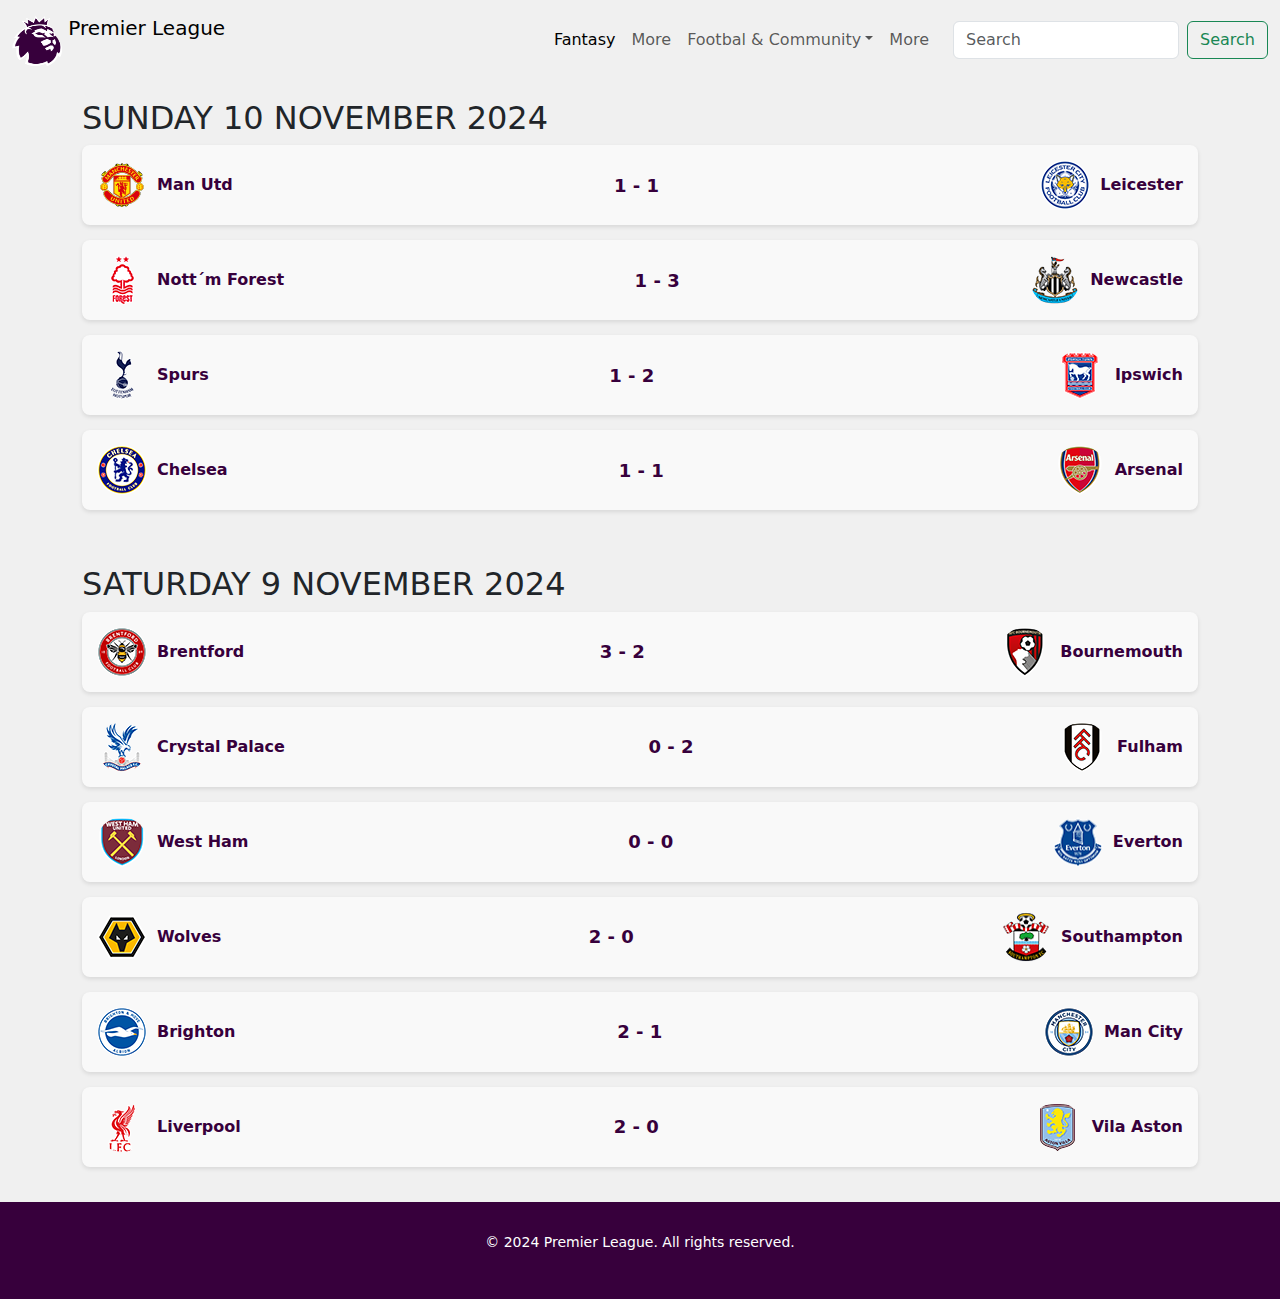
==== PL_Site/PL_Site/index.html @ acd3bcdc "Add files via upload" ====
<!DOCTYPE html>
<html lang="en">
<head>
  <meta charset="UTF-8">
  <meta name="viewport" content="width=device-width, initial-scale=1.0">
  <title>Premier League Results</title>
  <link rel="stylesheet" href="style.css">
  <link href="https://fonts.googleapis.com/css2?family=Roboto:wght@400;700&display=swap" rel="stylesheet">
  <!--Bootstrap-->
  <link href="https://cdn.jsdelivr.net/npm/bootstrap@5.3.0-alpha1/dist/css/bootstrap.min.css" rel="stylesheet">
 <script src="https://cdn.jsdelivr.net/npm/bootstrap@5.3.0-alpha1/dist/js/bootstrap.bundle.min.js"></script>

</head>
<body>
    <header class="main-header">
        <nav class="navbar navbar-expand-lg bg-gradient-light text-dark">
          <div class="container-fluid">
             
            <a class="navbar-brand" href="#">
              <img src="./imagens/LogoPL.png" alt="Premier League Logo" width="50" height="50" class="d-inline-block align-text-top">
              Premier League
            </a>
      
           
            <button class="navbar-toggler" type="button" data-bs-toggle="collapse" data-bs-target="#navbarNav" aria-controls="navbarNav" aria-expanded="false" aria-label="Toggle navigation">
              <span class="navbar-toggler-icon"></span>
            </button>
      
           
            <div class="collapse navbar-collapse" id="navbarNav">
              <ul class="navbar-nav ms-auto">
                <li class="nav-item">
                  <a class="nav-link active" >Fantasy</a>
                </li>
                <li class="nav-item">
                  <a class="nav-link">More</a>
                </li>
                <li class="nav-item dropdown">
                  <a class="nav-link dropdown-toggle"  data-bs-toggle="dropdown" aria-expanded="false">Footbal & Community</a>
                  <ul class="dropdown-menu" aria-labelledby="navbarDropdown">
                    <li><a class="dropdown-item" href="">Overview</a></li>
                    <li><a class="dropdown-item" >Publications</a></li>
                    <li><a class="dropdown-item" > Media</a></li>
                    <li><a class="dropdown-item" >Community</a></li>
                  </ul>
                </li>
                <li class="nav-item">
                  <a class="nav-link" href="#">More</a>
                </li>
              </ul>
      
              
              <form class="d-flex ms-3">
                <input class="form-control me-2" type="search" placeholder="Search" aria-label="Search">
                <button class="btn btn-outline-success" type="submit">Search</button>
              </form>
            </div>
          </div>
        </nav>
      </header>
                                               
  </header>

  <section class="results-section">
    <div class="container">
      <h2>Sunday 10 November 2024</h2>
      <div class="match">
        <div class="team home-team">
          <img src="./imagens/icons8-manchester-united.svg">
          <span>Man Utd</span>
        </div>       
         <div class="score">1 - 1</div>
        <div class="team away-team">
          <img src="./imagens/Times/Leicester.png">
          <span>Leicester</span>
        </div>
      </div>
      <div class="match">
        <div class="team home-team">
          <img src="./imagens/Times/Nottm Forest.png">
          <span>Nott´m Forest</span>
        </div>
        <div class="score">1 - 3</div>
        <div class="team away-team">
          <img src="./imagens/Times/Newcastle.png">
          <span>Newcastle</span>
        </div>
      </div>

      <div class="match">
        <div class="team home-team">
          <img src="./imagens/Times/Spurs.png">
          <span>Spurs</span>
        </div>
        <div class="score">1 - 2</div>
        <div class="team away-team">
          <img src="./imagens/Times/Ipswich.png" alt="Team 6 Logo">
          <span>Ipswich</span>
        </div>
      </div>

      <div class="match">
        <div class="team home-team">
          <img src="./imagens/Times/Chelsea.png">
          <span>Chelsea</span>
        </div>
        <div class="score">1 - 1</div>
        <div class="team away-team">
          <img src="./imagens/Times/Arsenal.png">
          <span>Arsenal</span>
        </div>
      </div>
    </div>
    <div class="container">
        <h2>Saturday 9 November 2024</h2>
      <!--Segunda Parte-->
      <div class="match">
        <div class="team home-team">
          <img src="./imagens/Times/Brentford.png">
          <span>Brentford</span>
        </div>
        <div class="score">3 - 2</div>
        <div class="team away-team">
          <img src="./imagens/Times/Bournemouth.png">
          <span>Bournemouth</span>
        </div>
      </div>
      <div class="match">
        <div class="team home-team">
          <img src="./imagens/Times/PalacioCristal.png">
          <span>Crystal Palace</span>
        </div>
        <div class="score">0 - 2</div>
        <div class="team away-team">
          <img src="./imagens/Times/Fulham.png">
          <span>Fulham</span>
        </div>
      </div>
      <div class="match">
        <div class="team home-team">
          <img src="./imagens/Times/WestHam.png">
          <span>West Ham</span>
        </div>
        <div class="score">0 - 0</div>
        <div class="team away-team">
          <img src="./imagens/Times/Everton.png">
          <span>Everton</span>
        </div>
      </div>
      <div class="match">
        <div class="team home-team">
          <img src="./imagens/Times/Wolves.png">
          <span>Wolves</span>
        </div>
        <div class="score">2 - 0</div>
        <div class="team away-team">
          <img src="./imagens/Times/Southampton.png">
          <span>Southampton</span>
        </div>
      </div>
      <div class="match">
        <div class="team home-team">
          <img src="./imagens/Times/Brighton.png">
          <span>Brighton</span>
        </div>
        <div class="score">2 - 1</div>
        <div class="team away-team">
          <img src="./imagens/Times/ManCity.png">
          <span>Man City</span>
        </div>
      </div>
      <div class="match">
        <div class="team home-team">
          <img src="./imagens/Times/Liverpool.png">
          <span>Liverpool</span>
        </div>
        <div class="score">2 - 0</div>
        <div class="team away-team">
          <img src="./imagens/Times/VilaAston.png">
          <span>Vila Aston</span>
        </div>
      </div>
    </div>
  </section>

  <footer class="main-footer">
    <div class="container">
      <p>&copy; 2024 Premier League. All rights reserved.</p>
    </div>
  </footer>
  
</body>
</html>
---- PL_Site/PL_Site/style.css ----
/* Estilo Geral */
body {
    font-family: 'Roboto', sans-serif;
    margin: 0;
    background-color: #f5f5f5;
    transition: 0.9s;
  }
  
  body:hover {
    background-color: #f0f0f0; 
  }
  
  h2 {
    font-size: 28px;
    text-transform: uppercase;
    margin: 0;
    color: #230226;
    transition: color 0.3s ease;
  }
  
  /* Hover no Título H2 */
  h2:hover {
    color:#37003c; /* Destaca o título em amarelo */
  }
  
  /* Container Principal */
  .container {
    margin: 0 auto;
    padding: 20px;
    transition: transform 0.3s ease, background-color 0.3s ease;
  }
  
  /* Hover no Container */
  .container:hover {
    background-color: #ffffff; /* Fundo branco ao passar o mouse */
    transform: scale(1.01); /* Leve ampliação */
  }
  
  /* Cabeçalho da Seção de Resultados */
  .results-header {
    margin-bottom: 20px;
    border-bottom: 2px solid #37003c;
    padding-bottom: 10px;
    display: flex;
    justify-content: space-between;
    align-items: center;
  }
  
  .results-title {
    font-size: 28px;
    font-weight: bold;
    color: #37003c;
    transition: color 0.3s ease;
  }
  
  /* Hover no Título de Resultados */
  .results-title:hover {
    color: #ffdd00; /* Amarelo no hover */
  }
  
  /* Logo e Texto no Cabeçalho */
  .brand-logo {
    display: flex;
    align-items: center;
  }
  
  .logo-img {
    width: 40px;
    height: 40px;
    margin-right: 10px;
    transition: transform 0.5s ease;
  }
  
  .brand-text {
    font-size: 20px;
    font-weight: bold;
    color: #37003c;
    transition: color 0.3s ease;
  }

  /* Bloco de Jogos */
  .match {
    display: flex;
    justify-content: space-between;
    align-items: center;
    background-color: #f9f9f9;
    border-radius: 8px;
    box-shadow: 0 2px 4px rgba(0, 0, 0, 0.1);
    padding: 15px;
    margin-bottom: 15px;
    transition: transform 0.3s ease, box-shadow 0.3s ease;
  }
  
  .match:hover {
    transform: scale(1.02);
    box-shadow: 0 5px 10px rgba(0, 0, 0, 0.2);
  }
  
  /* Equipes */
  .team {
    display: flex;
    align-items: center;
  }
  
  .team img {
    width: 50px;
    height: 50px;
    border-radius: 50%;
    margin-right: 10px;
    transition: transform 0.3s ease;
  }
  
  .team:hover img {
    transform: scale(1.1);
  }
  
  .team span {
    font-size: 16px;
    font-weight: bold;
    color: #37003c;
    transition: color 0.3s ease;
  }
  
  /* Hover no Nome do Time */
  .team:hover span {
    color:#0c4f78;
  }
  
  /* Placar */
  .score {
    font-size: 18px;
    font-weight: bold;
    color: #37003c;
    transition: color 0.3s ease;
  }
  
  /* Hover no Placar */
  .score:hover {
    color: #0c4f78;
  }
  
  /* Rodapé */
  .main-footer {
    font-size: 14px;
    background-color: #37003c;
    color: #fff;
    text-align: center;
    padding: 10px 0;
    transition: background-color 0.3s ease;
  }
  
  /* Hover no Rodapé */
  .main-footer:hover {
    background-color: #4b004e;
  }
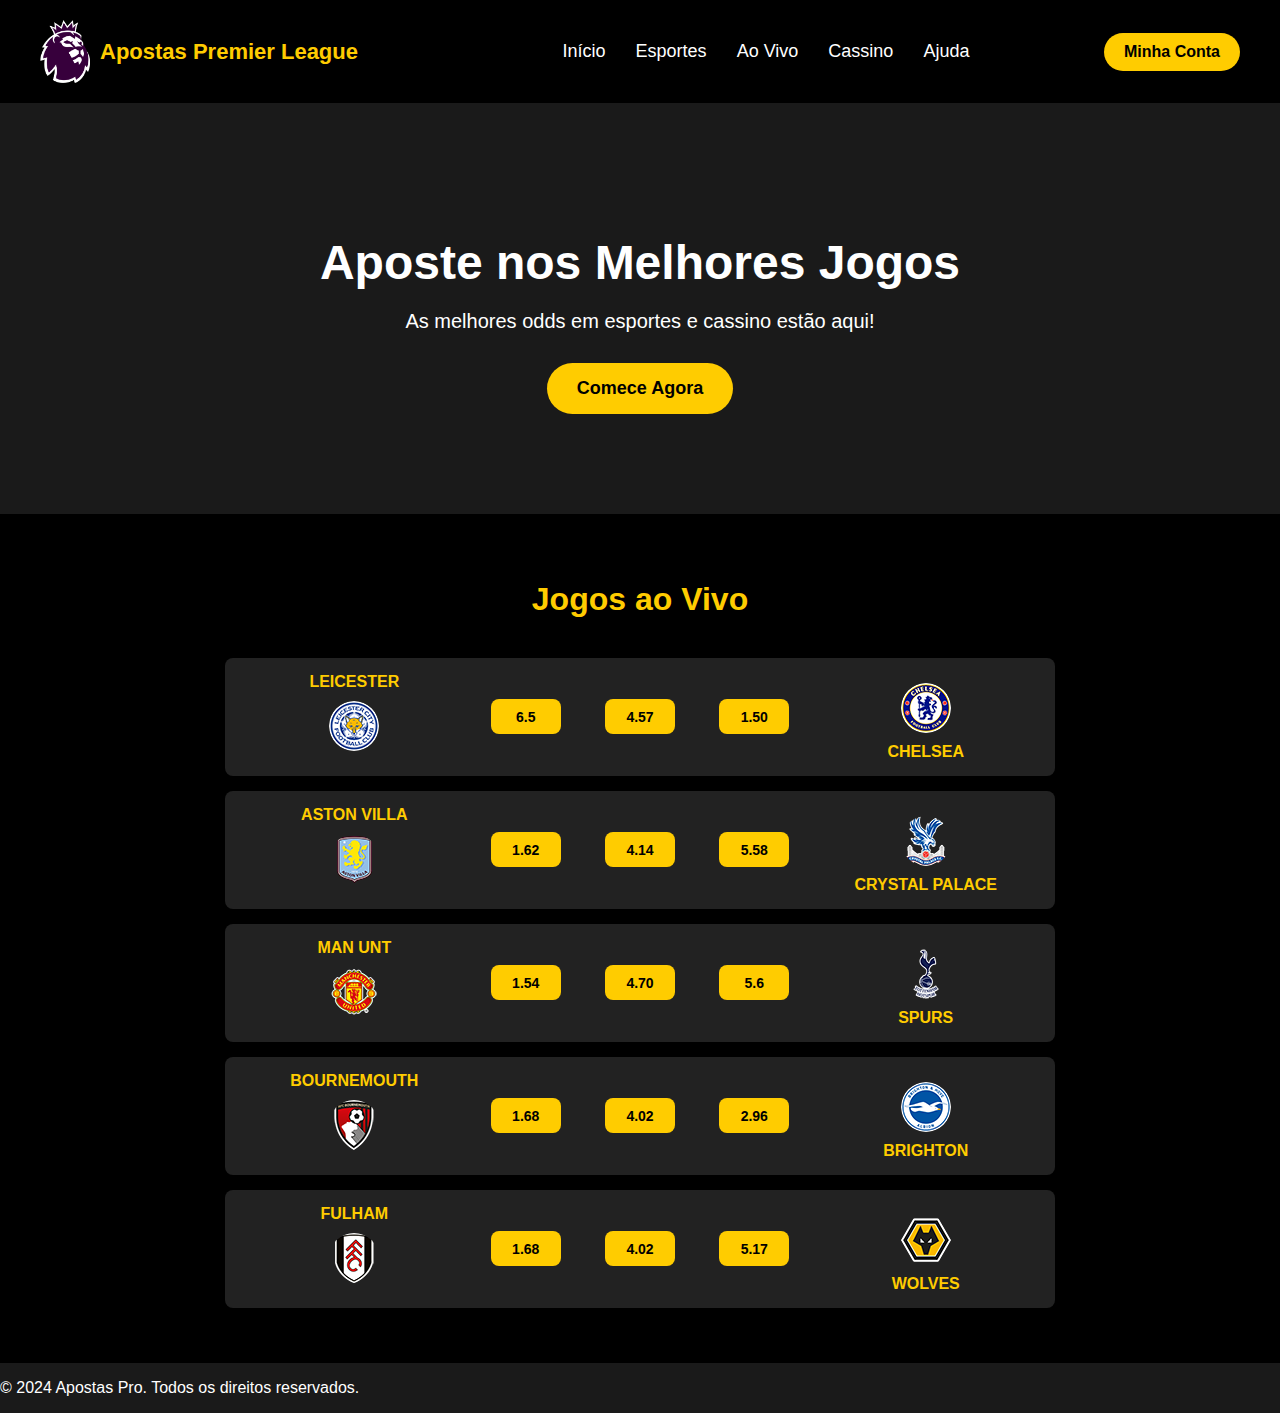
==== commit 0b0cb9f1: "Versão 2.0" ====
--- a/PL_Site/PL_Site/index.html
+++ b/PL_Site/PL_Site/index.html
@@ -3,192 +3,135 @@
 <head>
   <meta charset="UTF-8">
   <meta name="viewport" content="width=device-width, initial-scale=1.0">
-  <title>Premier League Results</title>
-  <link rel="stylesheet" href="style.css">
-  <link href="https://fonts.googleapis.com/css2?family=Roboto:wght@400;700&display=swap" rel="stylesheet">
-  <!--Bootstrap-->
-  <link href="https://cdn.jsdelivr.net/npm/bootstrap@5.3.0-alpha1/dist/css/bootstrap.min.css" rel="stylesheet">
- <script src="https://cdn.jsdelivr.net/npm/bootstrap@5.3.0-alpha1/dist/js/bootstrap.bundle.min.js"></script>
-
+  <title>Site de Apostas</title>
+  <link rel="stylesheet" href="index.css">
 </head>
 <body>
-    <header class="main-header">
-        <nav class="navbar navbar-expand-lg bg-gradient-light text-dark">
-          <div class="container-fluid">
-             
-            <a class="navbar-brand" href="#">
-              <img src="./imagens/LogoPL.png" alt="Premier League Logo" width="50" height="50" class="d-inline-block align-text-top">
-              Premier League
-            </a>
-      
-           
-            <button class="navbar-toggler" type="button" data-bs-toggle="collapse" data-bs-target="#navbarNav" aria-controls="navbarNav" aria-expanded="false" aria-label="Toggle navigation">
-              <span class="navbar-toggler-icon"></span>
-            </button>
-      
-           
-            <div class="collapse navbar-collapse" id="navbarNav">
-              <ul class="navbar-nav ms-auto">
-                <li class="nav-item">
-                  <a class="nav-link active" >Fantasy</a>
-                </li>
-                <li class="nav-item">
-                  <a class="nav-link">More</a>
-                </li>
-                <li class="nav-item dropdown">
-                  <a class="nav-link dropdown-toggle"  data-bs-toggle="dropdown" aria-expanded="false">Footbal & Community</a>
-                  <ul class="dropdown-menu" aria-labelledby="navbarDropdown">
-                    <li><a class="dropdown-item" href="">Overview</a></li>
-                    <li><a class="dropdown-item" >Publications</a></li>
-                    <li><a class="dropdown-item" > Media</a></li>
-                    <li><a class="dropdown-item" >Community</a></li>
-                  </ul>
-                </li>
-                <li class="nav-item">
-                  <a class="nav-link" href="#">More</a>
-                </li>
-              </ul>
-      
-              
-              <form class="d-flex ms-3">
-                <input class="form-control me-2" type="search" placeholder="Search" aria-label="Search">
-                <button class="btn btn-outline-success" type="submit">Search</button>
-              </form>
-            </div>
-          </div>
-        </nav>
-      </header>
-                                               
+  <!-- Cabeçalho -->
+  <header class="main-header">
+    <nav class="navbar">
+      <div class="container">
+        <a href="#" class="logo">
+          <img src="./imagens/LogoPL.png" alt="Logo" width="50">
+          <span>Apostas Premier League</span>
+        </a>
+        <ul class="nav-links">
+          <li><a href="#">Início</a></li>
+          <li><a href="#">Esportes</a></li>
+          <li><a href="#">Ao Vivo</a></li>
+          <li><a href="#">Cassino</a></li>
+          <li><a href="#">Ajuda</a></li>
+        </ul>
+        <button class="btn-login">Minha Conta</button>
+      </div>
+    </nav>
   </header>
+  <!-- Banner -->
+    <section class="banner">
+        <div class="container">
+            <h1>Aposte nos Melhores Jogos</h1>
+            <p>As melhores odds em esportes e cassino estão aqui!</p>
+<!-- Alterar o botão para redirecionar para apostas.html -->
+        <a href="apostas.html">
+        <button class="btn-primary">Comece Agora</button>
+        </a>
+    </div>
+  </section>
+  
 
-  <section class="results-section">
+  <!-- Jogos ao Vivo -->
+  <section class="live-games">
     <div class="container">
-      <h2>Sunday 10 November 2024</h2>
+      <h2>Jogos ao Vivo</h2>
       <div class="match">
-        <div class="team home-team">
-          <img src="./imagens/icons8-manchester-united.svg">
-          <span>Man Utd</span>
-        </div>       
-         <div class="score">1 - 1</div>
-        <div class="team away-team">
-          <img src="./imagens/Times/Leicester.png">
+        <div class="team">
           <span>Leicester</span>
+          <img src="./imagens/Times/Leicester.png" alt="Leicester">
+        </div>
+        <div class="odds">
+          <button>6.5</button>
+          <button>4.57</button>
+          <button>1.50</button>
+        </div>
+        <div class="team">
+          <img src="./imagens/Times/Chelsea.png" alt="Chelsea">
+          <span>Chelsea</span>
         </div>
       </div>
       <div class="match">
-        <div class="team home-team">
-          <img src="./imagens/Times/Nottm Forest.png">
-          <span>Nott´m Forest</span>
+        <div class="team">
+          <span>Aston Villa</span>
+          <img src="./imagens/Times/VilaAston.png" alt="Aston Villa">
         </div>
-        <div class="score">1 - 3</div>
-        <div class="team away-team">
-          <img src="./imagens/Times/Newcastle.png">
-          <span>Newcastle</span>
+        <div class="odds">
+          <button>1.62</button>
+          <button>4.14</button>
+          <button>5.58</button>
         </div>
-      </div>
-
-      <div class="match">
-        <div class="team home-team">
-          <img src="./imagens/Times/Spurs.png">
-          <span>Spurs</span>
-        </div>
-        <div class="score">1 - 2</div>
-        <div class="team away-team">
-          <img src="./imagens/Times/Ipswich.png" alt="Team 6 Logo">
-          <span>Ipswich</span>
-        </div>
-      </div>
-
-      <div class="match">
-        <div class="team home-team">
-          <img src="./imagens/Times/Chelsea.png">
-          <span>Chelsea</span>
-        </div>
-        <div class="score">1 - 1</div>
-        <div class="team away-team">
-          <img src="./imagens/Times/Arsenal.png">
-          <span>Arsenal</span>
-        </div>
-      </div>
-    </div>
-    <div class="container">
-        <h2>Saturday 9 November 2024</h2>
-      <!--Segunda Parte-->
-      <div class="match">
-        <div class="team home-team">
-          <img src="./imagens/Times/Brentford.png">
-          <span>Brentford</span>
-        </div>
-        <div class="score">3 - 2</div>
-        <div class="team away-team">
-          <img src="./imagens/Times/Bournemouth.png">
-          <span>Bournemouth</span>
+        <div class="team">
+          <img src="./imagens/Times/PalacioCristal.png" alt="Crystal Palace">
+          <span>Crystal Palace</span>
         </div>
       </div>
       <div class="match">
-        <div class="team home-team">
-          <img src="./imagens/Times/PalacioCristal.png">
-          <span>Crystal Palace</span>
+        <div class="team">
+          <span>Man Unt</span>
+          <img src="./imagens/Times/ManUtd.png" alt="Man Unt">
         </div>
-        <div class="score">0 - 2</div>
-        <div class="team away-team">
-          <img src="./imagens/Times/Fulham.png">
-          <span>Fulham</span>
+        <div class="odds">
+          <button>1.54</button>
+          <button>4.70</button>
+          <button>5.6</button>
         </div>
-      </div>
-      <div class="match">
-        <div class="team home-team">
-          <img src="./imagens/Times/WestHam.png">
-          <span>West Ham</span>
+            <div class="team">
+                <img src="./imagens/Times/Spurs.png" alt="Spurs">
+                <span>Spurs</span>
+            </div>
         </div>
-        <div class="score">0 - 0</div>
-        <div class="team away-team">
-          <img src="./imagens/Times/Everton.png">
-          <span>Everton</span>
+        <div class="match">
+            <div class="team">
+              <span>Bournemouth</span>
+              <img src="./imagens/Times/Bournemouth.png" alt="Bournemouth">
+            </div>
+            <div class="odds">
+              <button>1.68</button>
+              <button>4.02</button>
+              <button>2.96</button>
+            </div>
+            <div class="team">
+              <img src="./imagens/Times/Brighton.png" alt="Brighton">
+              <span>Brighton</span>
+            </div>
         </div>
-      </div>
-      <div class="match">
-        <div class="team home-team">
-          <img src="./imagens/Times/Wolves.png">
-          <span>Wolves</span>
+        <div class="match">
+            <div class="team">
+                  <span>Fulham</span>
+                  <img src="./imagens/Times/Fulham.png" alt="fulham">
+            </div>
+            <div class="odds">
+                  <button>1.68</button>
+                  <button>4.02</button>
+                  <button>5.17</button>
+            </div>
+            <div class="team">
+                  <img src="./imagens/Times/Wolves.png" alt="wolves">
+                  <span>wolves</span>
+            </div>
         </div>
-        <div class="score">2 - 0</div>
-        <div class="team away-team">
-          <img src="./imagens/Times/Southampton.png">
-          <span>Southampton</span>
-        </div>
-      </div>
-      <div class="match">
-        <div class="team home-team">
-          <img src="./imagens/Times/Brighton.png">
-          <span>Brighton</span>
-        </div>
-        <div class="score">2 - 1</div>
-        <div class="team away-team">
-          <img src="./imagens/Times/ManCity.png">
-          <span>Man City</span>
-        </div>
-      </div>
-      <div class="match">
-        <div class="team home-team">
-          <img src="./imagens/Times/Liverpool.png">
-          <span>Liverpool</span>
-        </div>
-        <div class="score">2 - 0</div>
-        <div class="team away-team">
-          <img src="./imagens/Times/VilaAston.png">
-          <span>Vila Aston</span>
-        </div>
-      </div>
+              
+            
+          
+      
+      
+      
     </div>
   </section>
 
+  <!-- Rodapé -->
   <footer class="main-footer">
     <div class="container">
-      <p>&copy; 2024 Premier League. All rights reserved.</p>
+      <p>&copy; 2024 Apostas Pro. Todos os direitos reservados.</p>
     </div>
   </footer>
-  
 </body>
 </html>
-
--- a/PL_Site/PL_Site/index.css
+++ b/PL_Site/PL_Site/index.css
@@ -0,0 +1,272 @@
+/* Estilos gerais */
+body {
+  font-family: 'Arial', sans-serif;
+  margin: 0;
+  padding: 0;
+  box-sizing: border-box;
+  background-color: #1a1a1a;
+  color: #fff;
+}
+
+/* Cabeçalho */
+.main-header {
+  background-color: #000;
+  padding: 20px 0;
+}
+
+.navbar .container {
+  display: flex;
+  justify-content: space-between;
+  align-items: center;
+  max-width: 1200px;
+  margin: 0 auto;
+  padding: 0 20px;
+}
+
+.logo {
+  display: flex;
+  align-items: center;
+  color: #ffcc00;
+  font-size: 22px;
+  font-weight: bold;
+  text-decoration: none;
+}
+
+.logo img {
+  margin-right: 10px;
+}
+
+.nav-links {
+  list-style: none;
+  display: flex;
+  margin: 0;
+}
+
+.nav-links li {
+  margin-left: 30px;
+}
+
+.nav-links a {
+  color: #fff;
+  text-decoration: none;
+  font-size: 18px;
+  font-weight: 500;
+  transition: color 0.3s ease;
+}
+
+.nav-links a:hover {
+  color: #ffcc00;
+}
+
+.btn-login {
+  background-color: #ffcc00;
+  color: #000;
+  font-size: 16px;
+  font-weight: bold;
+  padding: 10px 20px;
+  border: none;
+  border-radius: 25px;
+  cursor: pointer;
+  transition: background-color 0.3s ease;
+}
+
+.btn-login:hover {
+  background-color: #000;
+  color: #ffcc00;
+}
+
+/* Banner */
+.banner {
+  background: url('./imagens/banner.jpg') no-repeat center center/cover;
+  padding: 100px 0;
+  color: #fff;
+  text-align: center;
+}
+
+.banner h1 {
+  font-size: 48px;
+  font-weight: bold;
+  margin-bottom: 20px;
+}
+
+.banner p {
+  font-size: 20px;
+  margin-bottom: 30px;
+}
+
+.btn-primary {
+  background-color: #ffcc00;
+  color: #000;
+  padding: 15px 30px;
+  border: none;
+  border-radius: 50px;
+  font-size: 18px;
+  font-weight: bold;
+  cursor: pointer;
+  transition: background-color 0.3s ease;
+}
+
+.btn-primary:hover {
+  background-color: #000;
+  color: #ffcc00;
+}
+
+/* Jogos ao Vivo */
+.live-games {
+  padding: 40px 0;
+  background-color: #000;
+}
+
+.live-games h2 {
+  text-align: center;
+  font-size: 32px;
+  font-weight: bold;
+  color: #ffcc00;
+  margin-bottom: 40px;
+}
+
+.live-games .container {
+  max-width: 1000px;
+  margin: 0 auto;
+  padding: 0 20px;
+}
+
+/* Ajustes para o container dos jogos */
+.match {
+  display: flex;
+  justify-content: space-between;
+  align-items: center;
+  background-color: #222;
+  border-radius: 8px;
+  margin-bottom: 15px;
+  padding: 15px;
+  box-shadow: 0 4px 8px rgba(0, 0, 0, 0.1);
+  max-width: 800px;
+  margin: 0 auto 15px;
+}
+
+.match:hover {
+  box-shadow: 0 6px 12px rgba(0, 0, 0, 0.15);
+}
+
+.team {
+  display: flex;
+  flex-direction: column;
+  align-items: center;
+  flex: 1;
+  text-align: center;
+}
+
+.team img {
+  width: 50px;
+  height: 50px;
+  border-radius: 50%;
+  margin: 10px 0;
+  transition: transform 0.3s ease;
+}
+
+.team img:hover {
+  transform: scale(1.1);
+}
+
+.team span {
+  font-size: 16px;
+  font-weight: bold;
+  color: #ffcc00;
+  text-transform: uppercase;
+}
+
+.odds {
+  display: flex;
+  justify-content: space-around;
+  align-items: center;
+  flex: 1.5;
+}
+
+.odds button {
+  background-color: #ffcc00;
+  color: #000;
+  font-size: 14px;
+  font-weight: bold;
+  padding: 8px 15px;
+  border: none;
+  border-radius: 8px;
+  cursor: pointer;
+  transition: background-color 0.3s ease, transform 0.3s ease;
+  width: 70px;
+  height: 35px;
+}
+
+.odds button:hover {
+  background-color: #000;
+  color: #ffcc00;
+  transform: scale(1.1);
+}
+
+/* Responsividade */
+@media (max-width: 1024px) {
+  .navbar .container {
+    flex-direction: column;
+    align-items: flex-start;
+  }
+
+  .nav-links {
+    flex-direction: column;
+    margin-top: 20px;
+  }
+
+  .nav-links li {
+    margin-left: 0;
+    margin-bottom: 10px;
+  }
+
+  .btn-login {
+    margin-top: 15px;
+  }
+
+  .match {
+    flex-direction: column;
+    align-items: center;
+  }
+
+  .odds button {
+    width: 60px;
+    height: 30px;
+  }
+}
+
+@media (max-width: 768px) {
+  .banner h1 {
+    font-size: 36px;
+  }
+
+  .banner p {
+    font-size: 18px;
+  }
+
+  .btn-primary {
+    padding: 12px 25px;
+    font-size: 16px;
+  }
+}
+
+@media (max-width: 480px) {
+  .team img {
+    width: 45px;
+    height: 45px;
+  }
+
+  .odds button {
+    width: 55px;
+    height: 28px;
+    font-size: 12px;
+  }
+
+  .banner h1 {
+    font-size: 28px;
+  }
+
+  .banner p {
+    font-size: 16px;
+  }
+}
